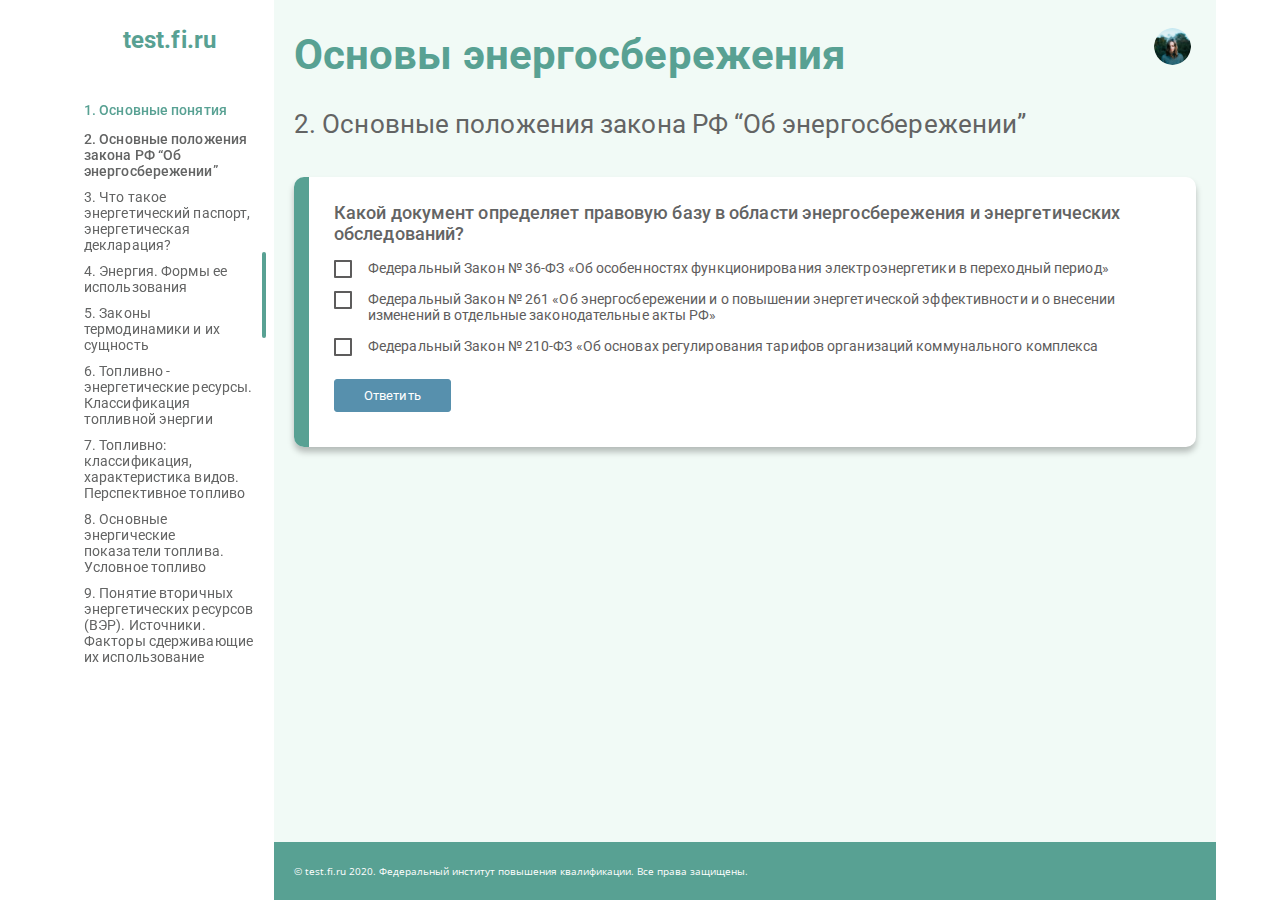
==== check.html @ 4bf5c996 "check" ====
<!DOCTYPE html>
<html lang="ru">

<head>
	<meta charset="UTF-8" />
	<meta name="viewport" content="width=device-width">
	<meta name="description" content="" />
	<meta name="keywords" content="" />
	<link href="https://fonts.googleapis.com/css2?family=Roboto:wght@400;500;700&display=swap" rel="stylesheet">
	<link href="https://fonts.googleapis.com/css2?family=Open+Sans&display=swap" rel="stylesheet">
	<link rel="stylesheet" href="css/style.css">
	<title>Тесты профподготовки</title>
</head>

<body>
	<div class="wrapper">
		<div class="quiz">
			<div class="container">
				<header class="header">
					<div class="header__body">
						<div class="header__profile-image">
							<a href="#"><img src="img/ava.png" alt=""></a>
						</div>
						<a href="index.html" class="header__logo">
							test.fi.ru
						</a>
						<div class="header__burger">
							<span></span>
						</div>
						<div class="header__menu-bg">
							<div class="close-menu-area"></div>
							<nav class="header__menu">
								<ul class="header__list">
									<li class="chosen">
										<a href="#" class="header__link aside__link-test">Тесты</a>
									</li>
									<li>
										<a href="#" class="header__link aside__link-list">Список группы</a>
									</li>
									<li>
										<a href="#" class="header__link aside__link-company">О компании</a>
									</li>
								</ul>
							</nav>
						</div>
					</div>
				</header>
				<div class="header__profile">
					<div class="profile__info-bg">
						<div class="profile__technical">
							<div class="profile__quit">
								<a href="#"><img src="img/icons/quit.svg" alt=""></a>
							</div>
							<div class="profile__star">
								<a href="#">4,6</a>
							</div>
						</div>
						<div class="profile__image">
							<a href="#"><img src="img/ava.png" alt=""></a>
						</div>
						<div class="profile__name">
							Смирнова Екатерина
						</div>
						<div class="profile__position">
							Инженер по охране труда
						</div>
					</div>
					<img class="decor" src="img/icons/decor.svg" alt="">
					<div class="profile__tests-done">
						Выполненные тесты
					</div>
					<div class="profile__finished-tests">
						<div class="done-test">
							<div class="test-info">
								<div class="test-description">
									Первая помощь
								</div>
								<div class="test-percentage">46%</div>
							</div>
							<div class="test-bar"><span></span></div>
							<div class="test-button-container">
								<a href="#" class="repeat-button">Пройти повторно</a>
							</div>
						</div>
						<div class="done-test">
							<div class="test-info">
								<div class="test-description">
									Обучение в области гражданской обороны и защиты от черезвычайных ситуаций
								</div>
								<div class="test-percentage">30%</div>
							</div>
							<div class="test-bar"><span class="span30"></span></div>
							<div class="test-button-container">
								<a href="#" class="repeat-button">Пройти повторно</a>
							</div>
						</div>
						<div class="done-test">
							<div class="test-info">
								<div class="test-description">
									Контрактная система в сфере закупок товаров, работ, услуг для обеспечения
									государтсвенных и муниципальных нужд
								</div>
								<div class="test-percentage">99%</div>
							</div>
							<div class="test-bar"><span class="span99"></span></div>
							<div class="test-button-container">
								<a href="#" class="repeat-button">Пройти повторно</a>
							</div>
						</div>
					</div>
					<div class="profile__footer">
						<div class="footer__text">
							© test.fi.ru 2020. Федеральный институт повышения квалификации. Все права защищены.
						</div>
					</div>
				</div>
				<div class="quiz__body quiz__body-test">
					<aside class="aside">
						<div class="aside__body">
							<div class="aside__title">
								<a href="index.html">
									<span>test <br> fi.ru</span>
									<span>test.fi.ru</span>
								</a>
							</div>
							<nav class="aside__menu">
								<ul class="aside__contents">
									<li>
										<a href="#" class="aside__contents-link passed">1. Основные понятия</a>
									</li>
									<li>
										<a href="#" class="aside__contents-link current">2. Основные положения закона РФ
											“Об энергосбережении”</a>
									</li>
									<li>
										<a href="#" class="aside__contents-link">3. Что такое энергетический паспорт,
											энергетическая декларация?</a>
									</li>
									<li>
										<a href="#" class="aside__contents-link">4. Энергия. Формы ее использования</a>
									</li>
									<li>
										<a href="#" class="aside__contents-link">5. Законы термодинамики и их
											сущность</a>
									</li>
									<li>
										<a href="#" class="aside__contents-link">6. Топливно - энергетические ресурсы.
											Классификация топливной энергии</a>
									</li>
									<li>
										<a href="#" class="aside__contents-link">7. Топливно: классификация,
											характеристика видов. Перспективное топливо</a>
									</li>
									<li>
										<a href="#" class="aside__contents-link">8. Основные энергические показатели
											топлива. Условное топливо</a>
									</li>
									<li>
										<a href="#" class="aside__contents-link">9. Понятие вторичных энергетических
											ресурсов (ВЭР). Источники. Факторы сдерживающие их использование</a>
									</li>
								</ul>
							</nav>
							<div class="aside__hide"><span></span></div>
						</div>
					</aside>
					<div class="main test__main">
						<div class="main__profile">
							<div class="main__profile-desc">
								Выйти из профиля
							</div>
							<div class="main__profile-image">
								<a href="#">
									<img src="img/ava.png" alt="">
								</a>
							</div>
						</div>
						<h1 class="main__title main__title-test title">
							Основы энергосбережения
						</h1>
						<form action="#" class="select-module-form">
							<select name="select-module">
								<option value="1">1. Основные понятия</option>
								<option selected value="2">2. Основные положения закона РФ “Об энергосбережении”</option>
								<option value="3">3. Что такое энергетический паспорт, энергетическая декларация?</option>
								<option value="4">4. Энергия. Формы ее использования</option>
								<option value="5">5. Законы термодинамики и их сущность</option>
								<option value="6">6. Топливно - энергетические ресурсы. Классификация топливной энергии</option>
								<option value="7">7. Топливно: классификация, характеристика видов. Перспективное топливо</option>
								<option value="8">8. Основные энергические показатели топлива. Условное топливо</option>
								<option value="9">9. Понятие вторичных энергетических ресурсов (ВЭР). Источники. Факторы сдерживающие их использование</option>
							</select>
						</form>
						<div class="test__board test__board-check">
							<div class="test__check-title">
								2. Основные положения закона РФ “Об энергосбережении”
							</div>
							<div class="test__canvas test__canvas-check">
								<div class="test__check">
									<form action="#" class="test__check-form">
										<div class="check-form-title">
											Какой документ определяет правовую базу в области энергосбережения и энергетических обследований?
										</div>
										<div class="test__form-options test__form-options-check">
											<div class="test__form-option">
												<input type="checkbox" name="option-1">
												Федеральный Закон № 36-ФЗ «Об особенностях функционирования электроэнергетики в переходный период»
											</div>
											<div class="test__form-option">
												<input type="checkbox" name="option-2">
												Федеральный Закон № 261 «Об энергосбережении и о повышении энергетической эффективности и о внесении изменений в отдельные законодательные акты РФ»
											</div>
											<div class="test__form-option">
												<input type="checkbox" name="option-3">
												Федеральный Закон № 210-ФЗ «Об основах регулирования тарифов организаций коммунального комплекса
											</div>
										</div>
										<div class="test__form-interact test__form-interact-check">
											<button class="answer-button answer-button-check" type="submit">Ответить</button>
										</div>
									</form>
								</div>
							</div>
						</div>
					</div>
				</div>
				<footer class="footer">
					<div class="footer__text">
						© test.fi.ru 2020. Федеральный институт повышения квалификации. Все права защищены.
					</div>
				</footer>
			</div>
		</div>
	</div>

	<div id="popup" class="popup">
		<div class="popup__close-area"></div>
		<div class="popup__body">
			<div class="popup__content">
				<div class="popup__title">Хотите выйти из профиля?</div>
				<div class="popup__answers">
					<a href="#" class="popup__cancel">Отмена</a>
					<a href="#" class="popup__yes">Да</a>
				</div>
			</div>
		</div>
	</div>

	<script src="https://code.jquery.com/jquery-3.5.1.min.js"></script>
	<script src="js/script.js"></script>
</body>

</html>
---- css/style.css ----
* {
  padding: 0;
  margin: 0;
  border: 0;
}

*,
*:before,
*:after {
  -webkit-box-sizing: border-box;
  box-sizing: border-box;
}

:focus,
:active {
  outline: none;
}

a:focus,
a:active {
  outline: none;
}

nav,
footer,
header,
aside {
  display: block;
}

html,
body {
  height: 100%;
  width: 100%;
  font-size: 100%;
  line-height: 1;
  font-size: 14px;
  -ms-text-size-adjust: 100%;
  -moz-text-size-adjust: 100%;
  -webkit-text-size-adjust: 100%;
}

input,
button,
textarea {
  font-family: inherit;
}

input::-ms-clear {
  display: none;
}

button {
  cursor: pointer;
}

button::-moz-focus-inner {
  padding: 0;
  border: 0;
}

a,
a:visited {
  text-decoration: none;
}

a:hover {
  text-decoration: none;
}

ul li {
  list-style: none;
}

img {
  vertical-align: top;
}

h1,
h2,
h3,
h4,
h5,
h6 {
  font-size: inherit;
  font-weight: 700;
}

html,
body {
  font-family: "Roboto", sans-serif;
  height: 100%;
}

body.lock {
  overflow: hidden;
}

.wrapper {
  height: 100%;
}

@media (max-width: 767px) {
  .wrapper {
    height: 100%;
  }
}

.header {
  display: none;
}

@media (max-width: 767px) {
  .header {
    display: block;
    position: fixed;
    width: 100%;
    top: 0;
    left: 0;
    z-index: 50;
  }
}

.header:before {
  content: "";
  position: absolute;
  top: 0;
  left: 0;
  width: 100%;
  height: 100%;
  z-index: 2;
  background: url("../img/icons/return-button.svg") 24px 20px/20px no-repeat, #fff;
}

.header__body {
  position: relative;
  display: -webkit-box;
  display: -ms-flexbox;
  display: flex;
  -webkit-box-pack: justify;
      -ms-flex-pack: justify;
          justify-content: space-between;
  height: 58px;
  -webkit-box-align: center;
      -ms-flex-align: center;
          align-items: center;
  padding: 0 20px;
}

.header__profile-image {
  -webkit-box-flex: 0;
      -ms-flex: 0 0 30px;
          flex: 0 0 30px;
  border-radius: 50%;
  overflow: hidden;
  position: relative;
  z-index: 3;
  -webkit-transition: all 0.3s ease 0s;
  transition: all 0.3s ease 0s;
  opacity: 1;
}

.header__profile-image img {
  max-width: 100%;
  display: block;
}

@media (max-width: 767px) {
  .header__profile-image.show {
    opacity: 0;
  }
}

.header__logo {
  font-weight: bold;
  font-size: 24px;
  line-height: 21px;
  letter-spacing: 0.1px;
  color: #58a193;
  position: relative;
  z-index: 3;
}

.header__burger {
  display: none;
}

@media (max-width: 767px) {
  .header__burger {
    display: block;
    position: relative;
    z-index: 5;
    width: 24px;
    height: 17px;
  }
  .header__burger span {
    position: absolute;
    background-color: #58a193;
    left: 0;
    width: 100%;
    height: 3px;
    top: 7px;
    border-radius: 2px;
    -webkit-transition: all 0.3s ease 0s;
    transition: all 0.3s ease 0s;
  }
  .header__burger:before, .header__burger:after {
    content: "";
    background-color: #58a193;
    border-radius: 2px;
    position: absolute;
    width: 100%;
    height: 3px;
    left: 0;
    -webkit-transition: all 0.3s ease 0s;
    transition: all 0.3s ease 0s;
  }
  .header__burger:before {
    top: 0;
  }
  .header__burger:after {
    bottom: 0;
  }
  .header__burger.active:before {
    -webkit-transform: rotate(45deg);
            transform: rotate(45deg);
    top: 7px;
  }
  .header__burger.active:after {
    -webkit-transform: rotate(-45deg);
            transform: rotate(-45deg);
    bottom: 7px;
  }
  .header__burger.active span {
    -webkit-transform: scale(0);
            transform: scale(0);
  }
}

.header__menu-bg {
  display: none;
}

@media (max-width: 767px) {
  .header__menu-bg {
    display: block;
    background-color: rgba(0, 0, 0, 0.25);
    width: 130vw;
    height: 130vh;
    position: absolute;
    top: -60px;
    left: -60px;
    z-index: 3;
    -webkit-transition: all 0.4s ease 0s;
    transition: all 0.4s ease 0s;
    visibility: hidden;
    opacity: 0;
  }
  .header__menu-bg.active {
    visibility: visible;
    opacity: 1;
    -webkit-transition: all 0.3s ease 0s;
    transition: all 0.3s ease 0s;
  }
}

.close-menu-area {
  position: absolute;
  width: 100%;
  height: 100%;
  top: 0;
  left: 0;
}

.header__menu {
  display: none;
  -webkit-transition: all 0.3s ease 0s;
  transition: all 0.3s ease 0s;
}

@media (max-width: 767px) {
  .header__menu {
    display: block;
    position: fixed;
    top: 0;
    right: -200px;
    width: 200px;
    height: 100%;
    background-color: #fff;
    padding: 67px 0 0 20px;
    z-index: 4;
  }
  .header__menu.active {
    right: 0;
  }
}

.header__list {
  position: relative;
  z-index: 2;
}

.header__list li {
  -webkit-transition: all 0.3s ease 0s;
  transition: all 0.3s ease 0s;
  margin-bottom: 22px;
  opacity: 0.5;
}

.header__list li.chosen {
  opacity: 1;
}

.header__link {
  padding: 0 0 0 36px;
  font-weight: 500;
  font-size: 14px;
  line-height: 21px;
  letter-spacing: 0.1px;
  color: #58a193;
  display: block;
}

.header__profile {
  display: none;
}

@media (max-width: 767px) {
  .header__profile {
    -webkit-transition: all 0.3s ease 0s;
    transition: all 0.3s ease 0s;
    position: absolute;
    z-index: 2;
    margin-top: 58px;
    display: -webkit-box;
    display: -ms-flexbox;
    display: flex;
    -webkit-box-orient: vertical;
    -webkit-box-direction: normal;
        -ms-flex-direction: column;
            flex-direction: column;
    -webkit-transform: translate(0, -200%);
            transform: translate(0, -200%);
    clip: rect(0, 0, 0, 0);
  }
  .header__profile.show {
    -webkit-transform: translate(0, 0%);
            transform: translate(0, 0%);
    clip: auto;
  }
}

.container {
  max-width: 1152px;
  margin: 0 auto;
  height: 100%;
}

@media (max-width: 767px) {
  .container {
    height: 100%;
  }
}

.quiz {
  height: 100%;
}

@media (max-width: 767px) {
  .quiz {
    height: 100%;
  }
}

.quiz__body {
  display: -webkit-box;
  display: -ms-flexbox;
  display: flex;
  -webkit-box-pack: justify;
      -ms-flex-pack: justify;
          justify-content: space-between;
}

@media (max-width: 767px) {
  .quiz__body {
    padding-top: 58px;
  }
  .quiz__body.show {
    display: none;
  }
}

.aside {
  height: 100%;
  width: 210px;
  padding: 30px 20px;
  -webkit-transition: all 0.3s ease 0s;
  transition: all 0.3s ease 0s;
  position: fixed;
  overflow-y: auto;
  overflow-x: hidden;
}

@media (min-width: 768px) {
  .aside.passive {
    width: 60px;
    overflow: hidden;
  }
}

@media (max-width: 767px) {
  .aside {
    display: none;
  }
}

.aside__menu {
  -webkit-transition: all 0.3s ease 0s;
  transition: all 0.3s ease 0s;
  padding-top: 70px;
}

.aside__body {
  position: relative;
}

.aside__hide {
  width: 40px;
  height: 90px;
  position: fixed;
  top: 250px;
  -webkit-transform: translate(170px);
          transform: translate(170px);
  cursor: pointer;
  -webkit-transition: all 0.3s ease 0s;
  transition: all 0.3s ease 0s;
}

.aside__hide span {
  width: 4px;
  height: 86px;
  background-color: #58a193;
  display: block;
  border-radius: 2px;
  position: relative;
  top: 2px;
  left: 8px;
}

@media (min-width: 768px) {
  .aside__hide.passive {
    -webkit-transform: translate(20px);
            transform: translate(20px);
  }
}

.aside__title {
  -webkit-transition: all 0.3s ease 0s;
  transition: all 0.3s ease 0s;
  margin: 0 0 39px 39px;
  position: fixed;
  z-index: 50;
}

.aside__title a {
  font-weight: bold;
  font-size: 24px;
  line-height: 21px;
  letter-spacing: 0.1px;
  color: #58a193;
}

.aside__title span {
  -webkit-transition: all 0.3s ease 0s;
  transition: all 0.3s ease 0s;
}

.aside__title span:first-child {
  display: none;
}

.aside__title span:last-child {
  display: block;
}

@media (min-width: 768px) {
  .aside__title.passive {
    margin: 0 0 22px -9px;
  }
  .aside__title.passive a {
    font-size: 20px;
  }
  .aside__title.passive span:last-child {
    display: none;
  }
  .aside__title.passive span:first-child {
    display: block;
  }
}

.aside__title:before {
  content: "";
  position: absolute;
  top: -50px;
  left: -50px;
  background-color: #fff;
  display: block;
  height: 100px;
  width: 210px;
  z-index: -1;
}

.aside__list li {
  position: relative;
  top: 0;
  left: 0;
  -webkit-transition: all 0.3s ease 0s;
  transition: all 0.3s ease 0s;
  margin-bottom: 20px;
  opacity: 0.5;
}

.aside__list li:hover {
  left: 4px;
  opacity: 1;
}

.aside__list li.chosen {
  opacity: 1;
}

.aside__link {
  font-weight: 500;
  line-height: 21px;
  letter-spacing: 0.1px;
  color: #58a193;
  padding-left: 39px;
  white-space: nowrap;
  -webkit-transition: all 0.3s ease 0s;
  transition: all 0.3s ease 0s;
  display: inline-block;
}

.aside__link span {
  -webkit-transition: all 0.3s ease 0s;
  transition: all 0.3s ease 0s;
}

@media (min-width: 768px) {
  .aside__link.passive span {
    opacity: 0;
    visibility: hidden;
    -webkit-transform: scale(0);
            transform: scale(0);
  }
}

.aside__link-test {
  background: url("../img/icons/test.svg") left no-repeat;
}

.aside__link-list {
  background: url("../img/icons/list.svg") left no-repeat;
}

.aside__link-company {
  background: url("../img/icons/company.svg") left no-repeat;
}

.aside__contents {
  -webkit-transition: all 0.3s ease 0s;
  transition: all 0.3s ease 0s;
  opacity: 1;
  visibility: visible;
  -webkit-transform: scale(1);
          transform: scale(1);
}

.aside__contents li {
  margin-bottom: 10px;
}

@media (min-width: 768px) {
  .aside__contents.passive {
    opacity: 0;
    visibility: hidden;
    -webkit-transform: scale(0);
            transform: scale(0);
  }
}

.aside__contents-link {
  line-height: 16px;
  letter-spacing: 0.1px;
  color: #636464;
  max-width: 167px;
}

.aside__contents-link.passed {
  font-weight: 500;
  line-height: 21px;
  color: #58a193;
}

.aside__contents-link.current {
  font-weight: 500;
}

.aside__contents-link:hover {
  text-decoration: underline;
}

.main {
  background: #f1faf6;
  padding: 30px 20px;
  margin-left: 210px;
  -webkit-transition: all 0.3s ease 0s;
  transition: all 0.3s ease 0s;
  position: relative;
}

@media (min-width: 768px) {
  .main.passive {
    margin-left: 60px;
  }
}

@media (max-width: 767px) {
  .main {
    margin-left: 0;
  }
  .main.passive {
    margin-left: 0px;
  }
}

.main__profile {
  position: absolute;
  top: 25px;
  right: 25px;
  display: -webkit-box;
  display: -ms-flexbox;
  display: flex;
  -webkit-box-align: center;
      -ms-flex-align: center;
          align-items: center;
}

.main__profile-desc {
  line-height: 16px;
  letter-spacing: 0.1px;
  color: #5d5c5c;
  background: #ffffff;
  border-radius: 10px;
  padding: 13px;
  margin-right: 11px;
  visibility: hidden;
  opacity: 0;
  -webkit-transition: all 0.3s ease 0s;
  transition: all 0.3s ease 0s;
}

.main__profile-desc.show {
  visibility: visible;
  opacity: 1;
}

.main__profile-image {
  width: 37px;
  height: 37px;
  border-radius: 50%;
  overflow: hidden;
}

.main__profile-image img {
  max-width: 100%;
  display: block;
}

@media (max-width: 767px) {
  .main__profile-image {
    display: none;
  }
}

.title {
  font-weight: bold;
  font-size: 42px;
  line-height: 49px;
  letter-spacing: 0.1px;
  color: #58a193;
  margin-bottom: 30px;
}

@media (max-width: 992px) {
  .title {
    font-size: 28px;
    line-height: 36px;
  }
}

@media (max-width: 767px) {
  .title {
    font-size: 32px;
    line-height: 40px;
    margin-bottom: 16px;
  }
}

@media (max-width: 360px) {
  .title {
    font-size: 28px;
    line-height: 30px;
  }
}

.main__filter {
  margin-bottom: 20px;
}

@media (max-width: 992px) {
  .main__filter {
    display: -webkit-box;
    display: -ms-flexbox;
    display: flex;
    -webkit-box-orient: vertical;
    -webkit-box-direction: normal;
        -ms-flex-direction: column;
            flex-direction: column;
    -webkit-box-align: start;
        -ms-flex-align: start;
            align-items: flex-start;
    margin-bottom: 10px;
  }
}

.main__search {
  width: 100%;
  height: 45px;
  background: url("../img/icons/magnifier.svg") 17px 13px no-repeat, #ffffff;
  border: 1px solid rgba(88, 161, 147, 0.2);
  border-radius: 10px;
  margin-bottom: 20px;
  padding: 0 10px 0 50px;
  font-size: 16px;
}

.filter-button {
  font-weight: 500;
  line-height: 21px;
  letter-spacing: 0.1px;
  color: #ffffff;
  cursor: pointer;
  padding: 6px 15px;
  background: #58a193;
  border-radius: 20px;
  display: inline-block;
  margin-right: 15px;
  -webkit-transition: all 0.3s ease 0s;
  transition: all 0.3s ease 0s;
}

.filter-button:hover {
  background: #09886f;
}

.filter-button.pressed {
  -webkit-filter: drop-shadow(0px 4px 4px rgba(0, 0, 0, 0.25));
          filter: drop-shadow(0px 4px 4px rgba(0, 0, 0, 0.25));
}

@media (max-width: 992px) {
  .filter-button {
    margin-bottom: 10px;
  }
}

.subtitle {
  font-weight: 500;
  line-height: 21px;
  letter-spacing: 0.1px;
  color: #252525;
  margin-bottom: 12px;
}

.main__tests {
  display: -webkit-box;
  display: -ms-flexbox;
  display: flex;
  -webkit-box-align: center;
      -ms-flex-align: center;
          align-items: center;
  -ms-flex-wrap: wrap;
      flex-wrap: wrap;
}

@media (max-width: 767px) {
  .main__tests {
    -webkit-box-pack: center;
        -ms-flex-pack: center;
            justify-content: center;
  }
}

.main__card {
  -webkit-box-flex: 0;
      -ms-flex: 0 0 318px;
          flex: 0 0 318px;
  height: 192px;
  background: #ffffff;
  -webkit-box-shadow: 0px 5px 16px rgba(0, 0, 0, 0.25);
          box-shadow: 0px 5px 16px rgba(0, 0, 0, 0.25);
  border-radius: 10px;
  margin-bottom: 20px;
  padding: 20px 25px;
  position: relative;
  display: -webkit-box;
  display: -ms-flexbox;
  display: flex;
  -webkit-box-orient: vertical;
  -webkit-box-direction: normal;
      -ms-flex-direction: column;
          flex-direction: column;
}

.main__card:nth-child(odd) {
  margin-right: 20px;
}

@media (max-width: 1151px) {
  .main__card {
    margin: 0px 20px 20px 0;
  }
  .main__card:nth-child(odd) {
    margin: 0px 20px 20px 0;
  }
}

@media (max-width: 992px) {
  .main__card {
    min-height: 360px;
    height: 100%;
    -webkit-box-flex: 0;
        -ms-flex: 0 0 250px;
            flex: 0 0 250px;
  }
}

@media (max-width: 767px) {
  .main__card {
    min-height: 195px;
    -webkit-box-flex: 0;
        -ms-flex: 0 0 335px;
            flex: 0 0 335px;
    margin-bottom: 16px;
  }
}

@media (max-width: 400px) {
  .main__card {
    -webkit-box-flex: 1;
        -ms-flex: 1 1 335px;
            flex: 1 1 335px;
    margin: 0px 0px 20px 0;
  }
  .main__card:nth-child(odd) {
    margin: 0px 0px 20px 0;
  }
}

@media (max-width: 360px) {
  .main__card {
    min-height: 230px;
  }
}

.main__card-folder {
  background: url("../img/icons/safety.png") bottom/100% no-repeat, #fff;
}

.card-image {
  position: absolute;
  top: 20px;
  right: 30px;
}

.card-image img {
  max-height: 110px;
}

@media (max-width: 992px) {
  .card-image {
    position: static;
    display: -webkit-box;
    display: -ms-flexbox;
    display: flex;
    -webkit-box-align: center;
        -ms-flex-align: center;
            align-items: center;
    -webkit-box-pack: center;
        -ms-flex-pack: center;
            justify-content: center;
    -webkit-box-flex: 1;
        -ms-flex: 1 1 auto;
            flex: 1 1 auto;
  }
}

@media (max-width: 767px) {
  .card-image {
    position: absolute;
    top: 20px;
    right: 30px;
  }
}

.card-title {
  font-weight: 500;
  font-size: 18px;
  line-height: 21px;
  letter-spacing: 0.1px;
  color: #58a193;
  max-width: 220px;
  -webkit-box-flex: 1;
      -ms-flex: 1 1 auto;
          flex: 1 1 auto;
}

@media (max-width: 992px) {
  .card-title {
    -webkit-box-flex: 0;
        -ms-flex: none;
            flex: none;
  }
}

@media (max-width: 767px) {
  .card-title {
    -webkit-box-flex: 1;
        -ms-flex: 1 1 auto;
            flex: 1 1 auto;
  }
}

@media (max-width: 360px) {
  .card-title {
    font-size: 14px;
    max-width: 180px;
  }
}

.card-buttons {
  display: -webkit-box;
  display: -ms-flexbox;
  display: flex;
  -webkit-box-align: center;
      -ms-flex-align: center;
          align-items: center;
  -webkit-box-pack: justify;
      -ms-flex-pack: justify;
          justify-content: space-between;
}

@media (max-width: 992px) {
  .card-buttons {
    -webkit-box-orient: vertical;
    -webkit-box-direction: reverse;
        -ms-flex-direction: column-reverse;
            flex-direction: column-reverse;
  }
}

@media (max-width: 767px) {
  .card-buttons {
    -webkit-box-orient: horizontal;
    -webkit-box-direction: normal;
        -ms-flex-direction: row;
            flex-direction: row;
  }
}

@media (max-width: 360px) {
  .card-buttons {
    -webkit-box-orient: vertical;
    -webkit-box-direction: reverse;
        -ms-flex-direction: column-reverse;
            flex-direction: column-reverse;
  }
}

.learn-button {
  font-size: 14px;
  line-height: 21px;
  letter-spacing: 0.1px;
  color: #58a193;
  border: 1px solid #58a193;
  border-radius: 3px;
  padding: 5px 10px;
  -webkit-transition: all 0.3s ease 0s;
  transition: all 0.3s ease 0s;
}

.learn-button:hover {
  background-color: #58a193;
  color: #ffffff;
}

@media (max-width: 992px) {
  .learn-button {
    margin-top: 10px;
    width: 100%;
    text-align: center;
  }
}

@media (max-width: 767px) {
  .learn-button {
    margin: 0 10px 0 0;
    white-space: nowrap;
  }
}

@media (max-width: 360px) {
  .learn-button {
    margin: 10px 0px 0 0;
  }
}

.test-button {
  background: #5790ad;
  border-radius: 3px;
  font-size: 14px;
  line-height: 21px;
  letter-spacing: 0.1px;
  color: #ffffff;
  padding: 5px 10px;
  border: 1px solid #5790ad;
  -webkit-transition: all 0.3s ease 0s;
  transition: all 0.3s ease 0s;
}

.test-button:hover {
  background-color: transparent;
  color: #5790ad;
}

@media (max-width: 992px) {
  .test-button {
    width: 100%;
    text-align: center;
  }
}

.profile {
  padding: 20px;
  -webkit-box-flex: 0;
      -ms-flex: 0 0 246px;
          flex: 0 0 246px;
  -webkit-transition: all 0.3s ease 0s;
  transition: all 0.3s ease 0s;
  display: -webkit-box;
  display: -ms-flexbox;
  display: flex;
  -webkit-box-orient: vertical;
  -webkit-box-direction: normal;
      -ms-flex-direction: column;
          flex-direction: column;
  position: relative;
  top: 0;
  right: 0;
  width: 246px;
  background: url("../img/profilebg.jpg") bottom no-repeat;
}

@media (min-width: 768px) {
  .profile.passive {
    -webkit-transition: all 0.3s ease 0s;
    transition: all 0.3s ease 0s;
    -webkit-box-flex: 0;
        -ms-flex: 0 0 70px;
            flex: 0 0 70px;
    width: 70px;
    background: #fff;
  }
}

@media (max-width: 767px) {
  .profile {
    display: none;
  }
}

.decor {
  position: absolute;
  top: 40px;
  left: 120px;
  z-index: 0;
  -webkit-transition: all 0.3s ease 0s;
  transition: all 0.3s ease 0s;
  opacity: 1;
  visibility: visible;
}

@media (min-width: 768px) {
  .decor.passive {
    opacity: 0;
    visibility: hidden;
    -webkit-transform: scale(0);
            transform: scale(0);
  }
}

@media (max-width: 767px) {
  .decor {
    left: 50%;
    -webkit-transform: translate(-3px);
            transform: translate(-3px);
  }
}

.profile__technical {
  display: -webkit-box;
  display: -ms-flexbox;
  display: flex;
  -webkit-box-pack: justify;
      -ms-flex-pack: justify;
          justify-content: space-between;
  margin-bottom: 9px;
  -webkit-transition: all 0.3s ease 0s;
  transition: all 0.3s ease 0s;
}

@media (min-width: 768px) {
  .profile__technical.passive {
    opacity: 0;
    visibility: hidden;
    -webkit-transform: scale(0);
            transform: scale(0);
  }
}

@media (max-width: 767px) {
  .profile__info-bg {
    background: #f1faf6;
    padding: 20px 20px 15px 20px;
    margin-bottom: 10px;
  }
}

.profile__star {
  background: url("../img/icons/star.svg") 0 2px no-repeat;
  padding-left: 21px;
  cursor: pointer;
}

.profile__star a {
  line-height: 21px;
  letter-spacing: 0.1px;
  color: #252525;
  display: -webkit-box;
  display: -ms-flexbox;
  display: flex;
  -webkit-box-align: center;
      -ms-flex-align: center;
          align-items: center;
  -webkit-box-pack: center;
      -ms-flex-pack: center;
          justify-content: center;
}

.profile__star:hover {
  text-decoration: underline;
}

.profile__quit {
  -webkit-transition: all 0.3s ease 0s;
  transition: all 0.3s ease 0s;
  position: relative;
  top: 0;
  left: 0;
}

.profile__quit:hover {
  left: 4px;
}

.profile__image {
  width: 90px;
  height: 90px;
  border-radius: 50%;
  -ms-flex-item-align: center;
      -ms-grid-row-align: center;
      align-self: center;
  overflow: hidden;
  position: relative;
  top: 0;
  left: 0;
  z-index: 1;
  margin-bottom: 9px;
  -webkit-transition: all 0.3s ease 0s;
  transition: all 0.3s ease 0s;
}

.profile__image img {
  max-width: 100%;
}

@media (min-width: 768px) {
  .profile__image.passive {
    width: 37px;
    height: 37px;
  }
}

@media (max-width: 767px) {
  .profile__image {
    margin: 0 auto 10px auto;
  }
}

.profile__name {
  font-weight: 500;
  line-height: 21px;
  letter-spacing: 0.1px;
  color: #252525;
  text-align: center;
  -webkit-transition: all 0.3s ease 0s;
  transition: all 0.3s ease 0s;
}

@media (min-width: 768px) {
  .profile__name.passive {
    opacity: 0;
    visibility: hidden;
    -webkit-transform: scale(0);
            transform: scale(0);
  }
}

.profile__position {
  font-size: 12px;
  line-height: 21px;
  letter-spacing: 0.1px;
  color: rgba(37, 37, 37, 0.5);
  text-align: center;
  margin-bottom: 20px;
  -webkit-transition: all 0.3s ease 0s;
  transition: all 0.3s ease 0s;
}

@media (min-width: 768px) {
  .profile__position.passive {
    opacity: 0;
    visibility: hidden;
    -webkit-transform: scale(0);
            transform: scale(0);
  }
}

@media (max-width: 767px) {
  .profile__position {
    margin-bottom: 0;
  }
}

.profile__tests-done {
  font-weight: 500;
  line-height: 21px;
  letter-spacing: 0.1px;
  color: #58a193;
  margin-bottom: 5px;
  -webkit-transition: all 0.3s ease 0s;
  transition: all 0.3s ease 0s;
}

@media (min-width: 768px) {
  .profile__tests-done.passive {
    opacity: 0;
    visibility: hidden;
    -webkit-transform: scale(0);
            transform: scale(0);
  }
}

@media (max-width: 767px) {
  .profile__tests-done {
    text-align: center;
  }
}

.profile__finished-tests {
  background: #f1faf6;
  -webkit-box-shadow: 0px 4px 4px rgba(0, 0, 0, 0.25);
          box-shadow: 0px 4px 4px rgba(0, 0, 0, 0.25);
  border-radius: 10px;
  padding: 10px 14px 20px 14px;
  -webkit-transition: all 0.3s ease 0s;
  transition: all 0.3s ease 0s;
}

@media (min-width: 768px) {
  .profile__finished-tests.passive {
    opacity: 0;
    visibility: hidden;
    -webkit-transform: scale(0);
            transform: scale(0);
  }
}

@media (max-width: 767px) {
  .profile__finished-tests {
    margin: 0 20px 40px 20px;
    -webkit-box-flex: 1;
        -ms-flex: 1 1 auto;
            flex: 1 1 auto;
  }
}

.done-test {
  margin-bottom: 30px;
}

.test-info {
  display: -webkit-box;
  display: -ms-flexbox;
  display: flex;
  -webkit-box-pack: justify;
      -ms-flex-pack: justify;
          justify-content: space-between;
  margin-bottom: 8px;
}

.test-description {
  font-size: 12px;
  line-height: 21px;
  letter-spacing: 0.1px;
  color: #6d6d6d;
}

@media (max-width: 767px) {
  .test-description {
    margin-right: 10px;
  }
}

.test-percentage {
  position: relative;
  top: 6px;
  left: 0;
}

.test-bar {
  background: rgba(196, 196, 196, 0.2);
  border-radius: 5px;
  height: 6px;
  width: 100%;
  margin-bottom: 12px;
  position: relative;
}

.test-bar span {
  position: absolute;
  top: 0;
  left: 0;
  height: 6px;
  width: 46%;
  background: #5790ad;
  border-radius: 5px;
  display: inline-block;
}

.test-bar .span30 {
  width: 30%;
  background-color: #f08a9a;
}

.test-bar .span99 {
  width: 99%;
}

.test-button-container {
  display: -webkit-box;
  display: -ms-flexbox;
  display: flex;
  -webkit-box-align: center;
      -ms-flex-align: center;
          align-items: center;
  -webkit-box-pack: center;
      -ms-flex-pack: center;
          justify-content: center;
}

.repeat-button {
  line-height: 21px;
  letter-spacing: 0.1px;
  color: #ffffff;
  background: #58a193;
  border-radius: 3px;
  padding: 5px 12px;
  border: 1px solid #58a193;
  -webkit-transition: all 0.3s ease 0s;
  transition: all 0.3s ease 0s;
  white-space: nowrap;
}

.repeat-button:hover {
  color: #58a193;
  background-color: #f1faf6;
}

.test__main {
  -webkit-box-flex: 1;
      -ms-flex: 1 1 auto;
          flex: 1 1 auto;
}

@media (max-width: 400px) {
  .test__main {
    padding: 20px;
  }
}

@media (max-width: 400px) {
  .main__title-test {
    font-size: 24px;
    text-align: center;
  }
}

.quiz__body-test {
  min-height: calc(100vh - 58px);
}

.test__questions {
  -webkit-box-sizing: border-box;
          box-sizing: border-box;
  border-radius: 5px;
  margin-bottom: 15px;
  display: inline-block;
}

@media (max-width: 992px) {
  .test__questions {
    margin-bottom: 10px;
  }
}

.test__list {
  display: -webkit-box;
  display: -ms-flexbox;
  display: flex;
  -webkit-box-align: center;
      -ms-flex-align: center;
          align-items: center;
  -webkit-box-pack: center;
      -ms-flex-pack: center;
          justify-content: center;
  -ms-flex-wrap: wrap;
      flex-wrap: wrap;
}

.test__list li {
  border-radius: 50%;
  border: 1px solid #cfcfcf;
  width: 60px;
  height: 60px;
  display: -webkit-box;
  display: -ms-flexbox;
  display: flex;
  -webkit-box-align: center;
      -ms-flex-align: center;
          align-items: center;
  -webkit-box-pack: center;
      -ms-flex-pack: center;
          justify-content: center;
  cursor: pointer;
  font-size: 24px;
  line-height: 21px;
  letter-spacing: 0.1px;
  color: #636464;
  margin-right: 8px;
}

.test__list li.answered {
  color: #fff;
  background: #636464;
}

.test__list li.skip {
  color: #fff;
  background: #f2b100;
}

.test__list li.current {
  color: #fff;
  background: #58a193;
  border: 1px solid #58a193;
  -webkit-box-shadow: 0px 4px 4px rgba(0, 0, 0, 0.25);
          box-shadow: 0px 4px 4px rgba(0, 0, 0, 0.25);
}

@media (max-width: 992px) {
  .test__list li {
    margin-top: 8px;
  }
}

@media (max-width: 400px) {
  .test__list li {
    height: 30px;
    width: 30px;
    font-size: 14px;
    margin: 3px 3px 0px 0px;
  }
}

.test__legend {
  display: -webkit-box;
  display: -ms-flexbox;
  display: flex;
  -webkit-box-align: center;
      -ms-flex-align: center;
          align-items: center;
  margin-bottom: 20px;
  -webkit-transition: all 0.5s ease 0s;
  transition: all 0.5s ease 0s;
  clip: auto;
  height: auto;
  width: auto;
}

.test__legend.switch {
  clip: rect(0, 0, 0, 0);
  height: 0;
  width: 0;
  opacity: 0;
  visibility: hidden;
  margin-bottom: 10px;
}

@media (max-width: 360px) {
  .test__legend {
    display: -webkit-box;
    display: -ms-flexbox;
    display: flex;
    -ms-flex-wrap: wrap;
        flex-wrap: wrap;
  }
}

.legend-item {
  font-size: 12px;
  line-height: 14px;
  letter-spacing: 0.1px;
  color: rgba(0, 0, 0, 0.6);
  position: relative;
  padding: 0 22px;
  white-space: nowrap;
}

.legend-item:before {
  content: "";
  display: block;
  position: absolute;
  top: 0;
  left: 0;
  width: 14px;
  height: 14px;
  border-radius: 50%;
}

.legend-item.answered:before {
  background: #636464;
}

.legend-item.skip:before {
  background: #f2b100;
}

.legend-item.current:before {
  background: #58a193;
}

@media (max-width: 400px) {
  .legend-item {
    padding: 0 10px 0 20px;
  }
}

@media (max-width: 360px) {
  .legend-item {
    margin-top: 3px;
  }
}

.test__board {
  display: -webkit-box;
  display: -ms-flexbox;
  display: flex;
  -webkit-box-pack: justify;
      -ms-flex-pack: justify;
          justify-content: space-between;
  -webkit-box-align: start;
      -ms-flex-align: start;
          align-items: flex-start;
  opacity: 1;
  visibility: visible;
  -webkit-transition: all 0.5s ease 0s;
  transition: all 0.5s ease 0s;
  -webkit-transform: scale(1);
          transform: scale(1);
  clip: auto;
}

.test__board.switch {
  opacity: 0;
  visibility: hidden;
  -webkit-transform: scale(0);
          transform: scale(0);
  clip: rect(0, 0, 0, 0);
  height: 0px;
  width: 0px;
}

@media (max-width: 992px) {
  .test__board {
    -webkit-box-orient: vertical;
    -webkit-box-direction: reverse;
        -ms-flex-direction: column-reverse;
            flex-direction: column-reverse;
  }
}

@media (max-width: 767px) {
  .test__board {
    display: block;
  }
}

.test__canvas {
  -webkit-box-flex: 1;
      -ms-flex: 1 1 auto;
          flex: 1 1 auto;
  background: #ffffff;
  -webkit-box-shadow: 0px 5px 6px rgba(0, 0, 0, 0.25);
          box-shadow: 0px 5px 6px rgba(0, 0, 0, 0.25);
  border-radius: 10px;
  padding: 25px;
}

@media (max-width: 767px) {
  .test__canvas {
    border-radius: 5px;
  }
}

@media (max-width: 550px) {
  .test__canvas {
    padding: 15px;
  }
}

.select-module-form {
  display: none;
}

@media (max-width: 767px) {
  .select-module-form {
    display: block;
    margin-bottom: 20px;
  }
  .select-module-form select {
    -webkit-appearance: none;
    -moz-appearance: none;
    -ms-appearance: none;
    appearance: none;
    outline: 0;
    width: 100%;
    border: 1px solid rgba(32, 51, 66, 0.2);
    -webkit-box-sizing: border-box;
            box-sizing: border-box;
    border-radius: 1px;
    background-color: transparent;
    padding: 9px 44px 9px 15px;
    background: url("../img/module/select.svg") 95% 50% no-repeat;
  }
}

.test__module-title {
  font-weight: 500;
  font-size: 26px;
  line-height: 30px;
  letter-spacing: 0.1px;
  color: #636464;
  margin-bottom: 15px;
  position: relative;
  padding-bottom: 15px;
  margin-bottom: 15px;
}

@media (max-width: 767px) {
  .test__module-title:after {
    content: "";
    position: absolute;
    bottom: 0;
    left: 0;
    display: block;
    height: 1px;
    width: 100%;
    background: #58a193;
  }
}

.test__module-text {
  line-height: 16px;
  letter-spacing: 0.1px;
  color: #5e5c5c;
  margin-bottom: 28px;
}

.test__module-text p {
  margin-bottom: 12px;
}

@media (max-width: 767px) {
  .test__module-button {
    display: -webkit-box;
    display: -ms-flexbox;
    display: flex;
    -webkit-box-align: center;
        -ms-flex-align: center;
            align-items: center;
    -webkit-box-pack: center;
        -ms-flex-pack: center;
            justify-content: center;
  }
}

.test__question {
  font-weight: 500;
  font-size: 16px;
  line-height: 19px;
  letter-spacing: 0.1px;
  color: #5e5c5c;
  margin-bottom: 6px;
}

@media (max-width: 992px) {
  .test__question {
    font-size: 14px;
    margin-bottom: 10px;
  }
}

@media (max-width: 767px) {
  .test__question {
    margin-right: 100px;
  }
}

@media (max-width: 360px) {
  .test__question {
    margin-right: 50px;
  }
}

.test__image-mobile {
  display: none;
}

.test__image-mobile img {
  max-width: 100%;
  position: relative;
  top: 0;
  left: 10px;
}

@media (max-width: 767px) {
  .test__image-mobile {
    position: absolute;
    top: 0px;
    right: -20px;
    z-index: 0;
    height: 100px;
    width: 100px;
    display: block;
  }
  .test__image-mobile:before, .test__image-mobile:after {
    content: "";
    display: block;
    position: absolute;
  }
  .test__image-mobile:before {
    width: 100px;
    height: 100px;
    top: -12px;
    left: -12px;
    z-index: -2;
    background: #f1faf6;
    border-radius: 50%;
  }
  .test__image-mobile:after {
    border-radius: 50%;
    top: -3px;
    left: -2px;
    height: 80px;
    width: 80px;
    background: #fff;
    z-index: -1;
    -webkit-box-shadow: 0px 4px 4px rgba(0, 0, 0, 0.25);
            box-shadow: 0px 4px 4px rgba(0, 0, 0, 0.25);
  }
}

@media (max-width: 400px) {
  .test__image-mobile {
    top: -10px;
    right: -30px;
  }
  .test__image-mobile:before {
    border-radius: 50% 0% 50% 50%;
  }
}

@media (max-width: 360px) {
  .test__image-mobile {
    height: 50px;
    width: 50px;
    top: 0;
    right: 10px;
  }
  .test__image-mobile:before {
    display: none;
  }
  .test__image-mobile:after {
    display: none;
  }
}

.test__notice {
  font-size: 12px;
  line-height: 14px;
  letter-spacing: 0.1px;
  color: rgba(94, 92, 92, 0.6);
  margin-bottom: 22px;
}

.test__form {
  display: -webkit-box;
  display: -ms-flexbox;
  display: flex;
}

@media (max-width: 767px) {
  .test__form {
    -webkit-box-orient: vertical;
    -webkit-box-direction: normal;
        -ms-flex-direction: column;
            flex-direction: column;
    position: relative;
  }
}

.test__form-options {
  margin-bottom: 50px;
}

@media (max-width: 992px) {
  .test__form-options {
    margin-bottom: 20px;
  }
}

.test__form-option {
  margin-bottom: 15px;
  display: -webkit-box;
  display: -ms-flexbox;
  display: flex;
  line-height: 16px;
  letter-spacing: 0.1px;
  color: #5e5c5c;
  cursor: pointer;
  -webkit-transition: all 0.3s ease 0s;
  transition: all 0.3s ease 0s;
  padding-left: 34px;
  position: relative;
}

.test__form-option input {
  display: none;
}

.test__form-option:before {
  content: "";
  display: inline-block;
  height: 18px;
  width: 18px;
  border: 2px solid #5d5c5c;
  border-radius: 1px;
  position: absolute;
  left: 0;
  top: 0;
}

.test__form-option:after {
  content: "";
  position: absolute;
  background: url("../img/icons/tick.svg") 0 0/0% no-repeat;
  width: 30px;
  height: 30px;
  left: 4px;
  top: 5px;
}

.test__form-option.active:after {
  background: url("../img/icons/tick.svg") 0 0/11px no-repeat;
}

@media (max-width: 550px) {
  .test__form-option {
    padding-left: 25px;
  }
}

@media (max-width: 767px) {
  .test__form-interact {
    margin-bottom: 21px;
    display: -webkit-box;
    display: -ms-flexbox;
    display: flex;
    -webkit-box-align: center;
        -ms-flex-align: center;
            align-items: center;
    -webkit-box-pack: center;
        -ms-flex-pack: center;
            justify-content: center;
  }
}

.answer-button {
  line-height: 21px;
  letter-spacing: 0.1px;
  color: #ffffff;
  padding: 5px 12px;
  background: #5790ad;
  border-radius: 3px;
  border: 1px solid #5790ad;
  -webkit-transition: all 0.3s ease 0s;
  transition: all 0.3s ease 0s;
  margin-right: 15px;
}

.answer-button:hover {
  background-color: #fff;
  color: #5790ad;
}

.check-button {
  margin-right: 0;
  margin-bottom: 20px;
}

.skip-button {
  line-height: 21px;
  letter-spacing: 0.1px;
  color: #5e5c5c;
  border: 1px solid #5790ad;
  background-color: #fff;
  border-radius: 3px;
  -webkit-transition: all 0.3s ease 0s;
  transition: all 0.3s ease 0s;
  padding: 7px 12px;
}

.skip-button:hover {
  background-color: #5790ad;
  color: #fff;
}

@media (max-width: 767px) {
  .skip-button {
    padding: 5px 12px;
  }
}

.finish-button {
  margin: 0;
}

.test__image-block {
  -webkit-box-flex: 0;
      -ms-flex: 0 0 133px;
          flex: 0 0 133px;
  margin-left: 55px;
  display: -webkit-box;
  display: -ms-flexbox;
  display: flex;
  -webkit-box-orient: vertical;
  -webkit-box-direction: normal;
      -ms-flex-direction: column;
          flex-direction: column;
  -webkit-box-align: center;
      -ms-flex-align: center;
          align-items: center;
  -webkit-box-pack: center;
      -ms-flex-pack: center;
          justify-content: center;
}

@media (max-width: 992px) {
  .test__image-block {
    -webkit-box-orient: horizontal;
    -webkit-box-direction: reverse;
        -ms-flex-direction: row-reverse;
            flex-direction: row-reverse;
    margin: 0 0 10px 0;
  }
}

@media (max-width: 767px) {
  .test__image-block {
    display: none;
  }
}

.test__help {
  white-space: nowrap;
  line-height: 16px;
  letter-spacing: 0.1px;
  padding: 12px;
  background-color: #fff;
  cursor: pointer;
  -webkit-box-shadow: 0px 5px 16px rgba(0, 0, 0, 0.25);
          box-shadow: 0px 5px 16px rgba(0, 0, 0, 0.25);
  border-radius: 10px;
  margin-bottom: 15px;
  -webkit-transition: all 0.3s ease 0s;
  transition: all 0.3s ease 0s;
}

.test__help:hover {
  -webkit-box-shadow: 0px 5px 5px rgba(0, 0, 0, 0.25);
          box-shadow: 0px 5px 5px rgba(0, 0, 0, 0.25);
}

.test__image img {
  max-width: 100%;
}

@media (max-width: 992px) {
  .test__image {
    height: 140px;
    overflow: hidden;
  }
}

.test__form-reaction {
  -webkit-box-flex: 0;
      -ms-flex: 0 0 140px;
          flex: 0 0 140px;
  display: -webkit-box;
  display: -ms-flexbox;
  display: flex;
  -webkit-box-orient: vertical;
  -webkit-box-direction: normal;
      -ms-flex-direction: column;
          flex-direction: column;
  -webkit-box-align: center;
      -ms-flex-align: center;
          align-items: center;
  position: relative;
}

.test__form-reaction:before {
  content: "";
  display: block;
  position: absolute;
  top: 0;
  left: 0;
  width: 1px;
  height: 100%;
  background: #58a193;
}

@media (max-width: 767px) {
  .test__form-reaction:before {
    display: none;
  }
}

.reaction-title {
  font-weight: 500;
  font-size: 12px;
  line-height: 14px;
  letter-spacing: 0.1px;
  color: #58a193;
  margin-bottom: 24px;
  position: relative;
}

@media (max-width: 767px) {
  .reaction-title:before, .reaction-title:after {
    content: "";
    position: absolute;
    top: 7px;
    height: 1px;
    width: 100%;
    background: #58a193;
    display: block;
  }
  .reaction-title:before {
    left: -110%;
  }
  .reaction-title:after {
    left: 110%;
  }
}

@media (max-width: 360px) {
  .reaction-title:before, .reaction-title:after {
    width: 70%;
  }
  .reaction-title:before {
    left: -80px;
  }
  .reaction-title:after {
    left: 108px;
  }
}

@media (max-width: 767px) {
  .reaction-body {
    display: -webkit-box;
    display: -ms-flexbox;
    display: flex;
  }
}

.smile-item {
  display: -webkit-box;
  display: -ms-flexbox;
  display: flex;
  -webkit-box-orient: vertical;
  -webkit-box-direction: normal;
      -ms-flex-direction: column;
          flex-direction: column;
  -webkit-box-align: center;
      -ms-flex-align: center;
          align-items: center;
  -webkit-box-pack: center;
      -ms-flex-pack: center;
          justify-content: center;
  margin-bottom: 20px;
  cursor: pointer;
  font-size: 12px;
  line-height: 14px;
  letter-spacing: 0.1px;
  color: #5e5c5c;
  -webkit-transition: all 0.3s ease 0s;
  transition: all 0.3s ease 0s;
  border: 1px solid transparent;
  border-radius: 9px;
  padding: 6px 12px;
}

.smile-item img {
  width: 35px;
  height: 35px;
  max-width: 100%;
  margin-bottom: 5px;
}

.smile-item input {
  display: none;
}

.smile-item:hover {
  border: 1px solid rgba(88, 161, 147, 0.1);
  -webkit-box-shadow: 0px 2px 2px rgba(0, 0, 0, 0.25);
          box-shadow: 0px 2px 2px rgba(0, 0, 0, 0.25);
}

.smile-item.active {
  background: rgba(88, 161, 147, 0.05);
  border: 1px solid rgba(88, 161, 147, 0.1);
  -webkit-box-shadow: inset 0px 1px 2px rgba(0, 0, 0, 0.25);
          box-shadow: inset 0px 1px 2px rgba(0, 0, 0, 0.25);
}

.test__form-main-block {
  margin-right: 10px;
}

@media (max-width: 767px) {
  .test__form-main-block {
    margin-right: 0;
  }
}

.test__hint {
  opacity: 0;
  visibility: hidden;
  -webkit-transform: scale(0);
          transform: scale(0);
  clip: rect(0, 0, 0, 0);
  -webkit-transition: all 0.5s ease 0s;
  transition: all 0.5s ease 0s;
  background: #ffffff;
  -webkit-box-shadow: 0px 5px 6px rgba(0, 0, 0, 0.25);
          box-shadow: 0px 5px 6px rgba(0, 0, 0, 0.25);
  border-radius: 10px;
  padding: 25px;
  height: 0;
  width: 0;
}

.test__hint.switch {
  opacity: 1;
  visibility: visible;
  -webkit-transition: all 0.5s ease 0s;
  transition: all 0.5s ease 0s;
  -webkit-transform: scale(1);
          transform: scale(1);
  clip: auto;
  width: 100%;
  height: auto;
}

.test__hint-close {
  position: absolute;
  top: 10px;
  right: 10px;
  height: 40px;
  width: 40px;
  cursor: pointer;
  -webkit-transition: all 0.3s ease 0s;
  transition: all 0.3s ease 0s;
}

.test__hint-close:before, .test__hint-close:after {
  content: "";
  display: block;
  position: absolute;
  top: 30px;
  left: 0px;
  height: 1px;
  width: 15px;
  background-color: #000;
  -webkit-transition: all 0.3s ease 0s;
  transition: all 0.3s ease 0s;
}

.test__hint-close:before {
  -webkit-transform: rotate(45deg);
          transform: rotate(45deg);
  z-index: 1;
}

.test__hint-close:after {
  -webkit-transform: rotate(-45deg);
          transform: rotate(-45deg);
}

.test__hint-close:hover:before {
  -webkit-transform: rotate(135deg);
          transform: rotate(135deg);
}

.test__hint-close:hover:after {
  -webkit-transform: rotate(45deg);
          transform: rotate(45deg);
}

@media (max-width: 400px) {
  .test__hint-close span {
    position: absolute;
    top: 15px;
    right: -5px;
    z-index: 0;
    height: 100px;
    width: 100px;
    display: block;
  }
  .test__hint-close span:before, .test__hint-close span:after {
    content: "";
    display: block;
    position: absolute;
  }
  .test__hint-close span:before {
    width: 100px;
    height: 100px;
    top: -12px;
    left: -12px;
    z-index: -2;
    background: #f1faf6;
    border-radius: 50%;
  }
  .test__hint-close span:after {
    border-radius: 50%;
    top: -3px;
    left: -2px;
    height: 80px;
    width: 80px;
    background: #fff;
    z-index: -1;
    -webkit-box-shadow: 0px 4px 4px rgba(0, 0, 0, 0.25);
            box-shadow: 0px 4px 4px rgba(0, 0, 0, 0.25);
  }
}

@media (max-width: 400px) {
  .test__hint-close span {
    top: -10px;
    right: -30px;
  }
  .test__hint-close span:before {
    border-radius: 50% 0% 50% 50%;
  }
}

@media (max-width: 360px) {
  .test__hint-close span {
    height: 50px;
    width: 50px;
    top: 0;
    right: 10px;
  }
  .test__hint-close span:before {
    display: none;
  }
  .test__hint-close span:after {
    display: none;
  }
}

.test__hint-title {
  font-weight: 500;
  font-size: 16px;
  line-height: 19px;
  letter-spacing: 0.1px;
  color: #5e5c5c;
  margin-bottom: 10px;
  max-width: 540px;
  margin-right: 70px;
  position: relative;
}

@media (max-width: 400px) {
  .test__hint-title {
    padding-bottom: 15px;
    margin-bottom: 15px;
  }
  .test__hint-title:after {
    content: "";
    display: block;
    position: absolute;
    bottom: 0;
    left: 0;
    width: 100%;
    height: 1px;
    background: #58a193;
  }
}

@media (max-width: 360px) {
  .test__hint-title {
    margin-right: 30px;
  }
}

.test__hint-aware {
  font-size: 12px;
  line-height: 14px;
  letter-spacing: 0.1px;
  color: #f08a9a;
  margin-bottom: 16px;
}

@media (max-width: 400px) {
  .test__hint-aware {
    display: none;
  }
}

.test__hint-aware-mobile {
  display: none;
  font-size: 12px;
  line-height: 14px;
  letter-spacing: 0.1px;
  color: #636464;
  margin-bottom: 15px;
}

@media (max-width: 400px) {
  .test__hint-aware-mobile {
    display: none;
  }
  .test__hint-aware-mobile.switch {
    display: block;
  }
}

.test__hint-text {
  line-height: 16px;
  letter-spacing: 0.1px;
  color: #5e5c5c;
}

.test__hint-text p {
  margin-bottom: 16px;
}

.footer {
  height: 58px;
  margin-left: 210px;
  background-color: #58a193;
  display: -webkit-box;
  display: -ms-flexbox;
  display: flex;
  -webkit-box-align: center;
      -ms-flex-align: center;
          align-items: center;
  padding: 20px;
  -webkit-transition: all 0.3s ease 0s;
  transition: all 0.3s ease 0s;
}

@media (min-width: 768px) {
  .footer.passive {
    margin-left: 60px;
  }
}

@media (max-width: 767px) {
  .footer {
    margin-left: 0;
  }
  .footer.show {
    display: none;
  }
}

.footer__text {
  color: #fff;
  font-family: "Open Sans", sans-serif;
  font-size: 10px;
  line-height: 14px;
}

.profile__footer {
  display: none;
  height: 58px;
  margin-left: 210px;
  background-color: #58a193;
  display: -webkit-box;
  display: -ms-flexbox;
  display: flex;
  -webkit-box-align: center;
      -ms-flex-align: center;
          align-items: center;
  padding: 20px;
  -webkit-transition: all 0.3s ease 0s;
  transition: all 0.3s ease 0s;
  margin-left: 0;
}

@media (max-width: 767px) {
  .profile__footer {
    display: block;
  }
}

.popup {
  position: fixed;
  width: 100%;
  height: 100%;
  background: rgba(0, 0, 0, 0.4);
  top: 0;
  left: 0;
  z-index: 51;
  opacity: 0;
  visibility: hidden;
  overflow-y: auto;
  overflow-x: hidden;
  -webkit-transition: all 0.8s ease 0s;
  transition: all 0.8s ease 0s;
}

.popup.open {
  opacity: 1;
  visibility: visible;
}

.popup.open .popup__content {
  -webkit-transform: translate(0, 0) perspective(600px) rotateX(0deg);
          transform: translate(0, 0) perspective(600px) rotateX(0deg);
  opacity: 1;
  visibility: visible;
}

.popup__body {
  min-height: 100%;
  display: -webkit-box;
  display: -ms-flexbox;
  display: flex;
  -webkit-box-align: center;
      -ms-flex-align: center;
          align-items: center;
  -webkit-box-pack: center;
      -ms-flex-pack: center;
          justify-content: center;
  padding: 30px 10px;
}

.popup__content {
  background-color: #fff;
  height: 104px;
  width: 270px;
  border-radius: 13px;
  -webkit-transform: translate(0, -100%) perspective(600px) rotateX(45deg);
          transform: translate(0, -100%) perspective(600px) rotateX(45deg);
  opacity: 0;
  visibility: hidden;
  -webkit-transition: all 0.8s ease 0s;
  transition: all 0.8s ease 0s;
}

.popup__close-area {
  position: absolute;
  width: 100%;
  height: 100%;
  top: 0;
  left: 0;
  cursor: pointer;
}

.popup__title {
  font-size: 17px;
  line-height: 20px;
  letter-spacing: -0.024em;
  font-weight: 600;
  display: -webkit-box;
  display: -ms-flexbox;
  display: flex;
  -webkit-box-align: center;
      -ms-flex-align: center;
          align-items: center;
  -webkit-box-pack: center;
      -ms-flex-pack: center;
          justify-content: center;
  height: 56px;
  position: relative;
}

.popup__title:after {
  content: "";
  display: block;
  height: 1px;
  width: 100%;
  position: absolute;
  bottom: 0;
  left: 0;
  background: #c8c7cc;
}

.popup__answers {
  display: -webkit-box;
  display: -ms-flexbox;
  display: flex;
  -webkit-box-align: center;
      -ms-flex-align: center;
          align-items: center;
  -webkit-box-pack: justify;
      -ms-flex-pack: justify;
          justify-content: space-between;
}

.popup__answers a {
  display: -webkit-box;
  display: -ms-flexbox;
  display: flex;
  -webkit-box-align: center;
      -ms-flex-align: center;
          align-items: center;
  -webkit-box-pack: center;
      -ms-flex-pack: center;
          justify-content: center;
  color: #007aff;
  font-weight: 600;
  font-size: 17px;
  line-height: 22px;
  letter-spacing: -0.024em;
  -webkit-box-flex: 1;
      -ms-flex: 1 1 50%;
          flex: 1 1 50%;
  height: 48px;
}

.popup__cancel {
  position: relative;
}

.popup__cancel:after {
  content: "";
  display: block;
  height: 100%;
  width: 1px;
  position: absolute;
  top: 0;
  right: 0;
  background: #c8c7cc;
}

.container-log-in {
  height: 100%;
}

.log-in__main {
  width: 100%;
  height: 100%;
  display: -webkit-box;
  display: -ms-flexbox;
  display: flex;
  -webkit-box-pack: end;
      -ms-flex-pack: end;
          justify-content: flex-end;
}

@media (max-width: 992px) {
  .log-in__main {
    -webkit-box-orient: vertical;
    -webkit-box-direction: normal;
        -ms-flex-direction: column;
            flex-direction: column;
    -webkit-box-align: center;
        -ms-flex-align: center;
            align-items: center;
    -webkit-box-pack: center;
        -ms-flex-pack: center;
            justify-content: center;
    padding: 20px;
  }
}

.log-in__form {
  background: #ffffff;
  -webkit-box-shadow: 0px 5px 6px rgba(0, 0, 0, 0.25);
          box-shadow: 0px 5px 6px rgba(0, 0, 0, 0.25);
  border-radius: 5px;
  padding: 20px 40px 30px 40px;
  position: relative;
  max-width: 600px;
  width: 100%;
  margin: 40px;
  -ms-flex-item-align: start;
      align-self: flex-start;
  min-height: 400px;
}

@media (max-width: 992px) {
  .log-in__form {
    max-width: 335px;
    padding: 20px;
    margin: 20px;
    -ms-flex-item-align: center;
        -ms-grid-row-align: center;
        align-self: center;
  }
}

.log-in__form-close {
  position: absolute;
  top: 10px;
  right: 10px;
  height: 40px;
  width: 40px;
  cursor: pointer;
  -webkit-transition: all 0.3s ease 0s;
  transition: all 0.3s ease 0s;
}

.log-in__form-close:before, .log-in__form-close:after {
  content: "";
  display: block;
  position: absolute;
  top: 20px;
  right: 10px;
  height: 1px;
  width: 15px;
  background-color: #000;
  -webkit-transition: all 0.3s ease 0s;
  transition: all 0.3s ease 0s;
}

.log-in__form-close:before {
  -webkit-transform: rotate(45deg);
          transform: rotate(45deg);
}

.log-in__form-close:after {
  -webkit-transform: rotate(-45deg);
          transform: rotate(-45deg);
}

.log-in__form-close:hover:before {
  -webkit-transform: rotate(135deg);
          transform: rotate(135deg);
}

.log-in__form-close:hover:after {
  -webkit-transform: rotate(45deg);
          transform: rotate(45deg);
}

@media (max-width: 992px) {
  .log-in__form-close {
    display: none;
  }
}

.log-in__form-title {
  text-align: center;
  margin-bottom: 38px;
}

@media (max-width: 992px) {
  .log-in__form-title {
    display: none;
  }
}

.mobile-form-title {
  display: none;
}

@media (max-width: 992px) {
  .mobile-form-title {
    display: block;
    font-weight: bold;
    font-size: 32px;
    line-height: 37px;
    text-align: center;
    letter-spacing: 0.1px;
    color: #58a193;
  }
}

.log-in__form-body {
  display: -webkit-box;
  display: -ms-flexbox;
  display: flex;
  -webkit-box-pack: justify;
      -ms-flex-pack: justify;
          justify-content: space-between;
}

@media (max-width: 992px) {
  .log-in__form-body {
    -webkit-box-orient: vertical;
    -webkit-box-direction: normal;
        -ms-flex-direction: column;
            flex-direction: column;
  }
}

.log-in__form-inputs {
  max-width: 255px;
  width: 100%;
}

@media (max-width: 992px) {
  .log-in__form-inputs {
    max-width: 295px;
  }
}

.input-item {
  margin-bottom: 10px;
}

.input-item p {
  font-weight: 500;
  line-height: 16px;
  letter-spacing: 0.1px;
  color: #355168;
  margin-bottom: 8px;
}

.input-item input {
  width: 100%;
  height: 34px;
  border: 1px solid rgba(32, 51, 66, 0.4);
  border-radius: 2px;
  padding-left: 12px;
}

.input-item select {
  -webkit-appearance: none;
  -moz-appearance: none;
  -ms-appearance: none;
  appearance: none;
  outline: 0;
  width: 100%;
  height: 34px;
  border: 1px solid rgba(32, 51, 66, 0.4);
  border-radius: 2px;
  padding-left: 12px;
  margin-bottom: 39px;
  background: url("../img/login/select.svg") 95% 50% no-repeat;
}

@media (max-width: 992px) {
  .input-item select {
    margin-bottom: 20px;
  }
}

.log-in__form-button {
  line-height: 21px;
  letter-spacing: 0.1px;
  color: #ffffff;
  padding: 5px 12px;
  background: #58a193;
  border-radius: 3px;
  border: 1px solid transparent;
  -webkit-transition: all 0.3s ease 0s;
  transition: all 0.3s ease 0s;
}

.log-in__form-button:hover {
  border: 1px solid #58a193;
  background: #fff;
  color: #58a193;
}

@media (max-width: 992px) {
  .log-in__form-button {
    display: none;
  }
}

.mobile-form-button {
  display: none;
  line-height: 21px;
  letter-spacing: 0.1px;
  color: #ffffff;
  padding: 5px 12px;
  background: #58a193;
  border-radius: 3px;
  border: 1px solid transparent;
  -webkit-transition: all 0.3s ease 0s;
  transition: all 0.3s ease 0s;
}

.mobile-form-button:hover {
  border: 1px solid #58a193;
  background: #fff;
  color: #58a193;
}

@media (max-width: 992px) {
  .mobile-form-button {
    display: block;
    width: 120px;
    margin: 0 auto;
  }
}

.log-in__form-pictures {
  display: -webkit-box;
  display: -ms-flexbox;
  display: flex;
  -webkit-box-orient: vertical;
  -webkit-box-direction: normal;
      -ms-flex-direction: column;
          flex-direction: column;
  -webkit-box-align: center;
      -ms-flex-align: center;
          align-items: center;
}

.pictures-title {
  font-weight: 500;
  line-height: 16px;
  letter-spacing: 0.1px;
  color: #355168;
  margin-bottom: 11px;
}

.pictures-anon {
  margin-bottom: 11px;
  width: 100px;
  height: 100px;
  border-radius: 50%;
  overflow: hidden;
}

.pictures-anon img {
  max-width: 100%;
}

.pictures-group {
  display: -webkit-box;
  display: -ms-flexbox;
  display: flex;
  -webkit-box-align: center;
      -ms-flex-align: center;
          align-items: center;
  -webkit-box-pack: justify;
      -ms-flex-pack: justify;
          justify-content: space-between;
}

@media (max-width: 992px) {
  .pictures-group {
    margin-bottom: 28px;
  }
}

.pic-item {
  width: 50px;
  height: 50px;
  border-radius: 50%;
  overflow: hidden;
  margin-right: 6px;
}

.pic-item img {
  max-width: 100%;
}

.blank {
  -webkit-box-flex: 0;
      -ms-flex: 0 0 246px;
          flex: 0 0 246px;
  background: url("../img/login/blankbg.jpg") bottom/cover no-repeat;
}

@media (max-width: 1151px) {
  .blank {
    display: none;
  }
}

.quiz__wrap {
  display: -webkit-box;
  display: -ms-flexbox;
  display: flex;
  -webkit-box-orient: vertical;
  -webkit-box-direction: normal;
      -ms-flex-direction: column;
          flex-direction: column;
  height: 100%;
}

.quiz__body-log-in {
  -webkit-box-flex: 1;
      -ms-flex: 1 1 auto;
          flex: 1 1 auto;
}

.quiz-log-in {
  height: 100%;
}

.wrapper-log-in {
  height: 100%;
}

.header-log-in:before {
  content: "";
  position: absolute;
  top: 0;
  left: 0;
  width: 100%;
  height: 100%;
  z-index: 2;
  background: #fff;
}

.header__logo-log-in {
  top: 0;
  left: 50%;
  -webkit-transform: translate(-50%);
          transform: translate(-50%);
}

.test__board-check {
  display: -webkit-box;
  display: -ms-flexbox;
  display: flex;
  -webkit-box-orient: vertical;
  -webkit-box-direction: normal;
      -ms-flex-direction: column;
          flex-direction: column;
}

.test__check-title {
  font-size: 26px;
  line-height: 30px;
  letter-spacing: 0.1px;
  color: #636464;
  margin-bottom: 38px;
}

@media (max-width: 767px) {
  .test__check-title {
    display: none;
  }
}

.test__check {
  padding-left: 15px;
}

@media (max-width: 767px) {
  .test__check {
    padding: 0;
  }
}

.test__canvas-check {
  position: relative;
}

.test__canvas-check:before {
  content: "";
  position: absolute;
  top: 0;
  left: 0;
  display: block;
  height: 100%;
  width: 15px;
  background: #58a193;
  border-radius: 10px 0px 0px 10px;
}

@media (max-width: 767px) {
  .test__canvas-check:before {
    display: none;
  }
}

.check-form-title {
  font-weight: 500;
  font-size: 18px;
  line-height: 21px;
  letter-spacing: 0.1px;
  color: #636464;
  margin-bottom: 16px;
}

.test__form-options-check {
  margin-bottom: 25px;
}

.answer-button-check {
  margin-right: 0;
  margin-bottom: 10px;
  padding: 5px 29px;
}

.test__form-interact-check {
  margin-bottom: 0;
}
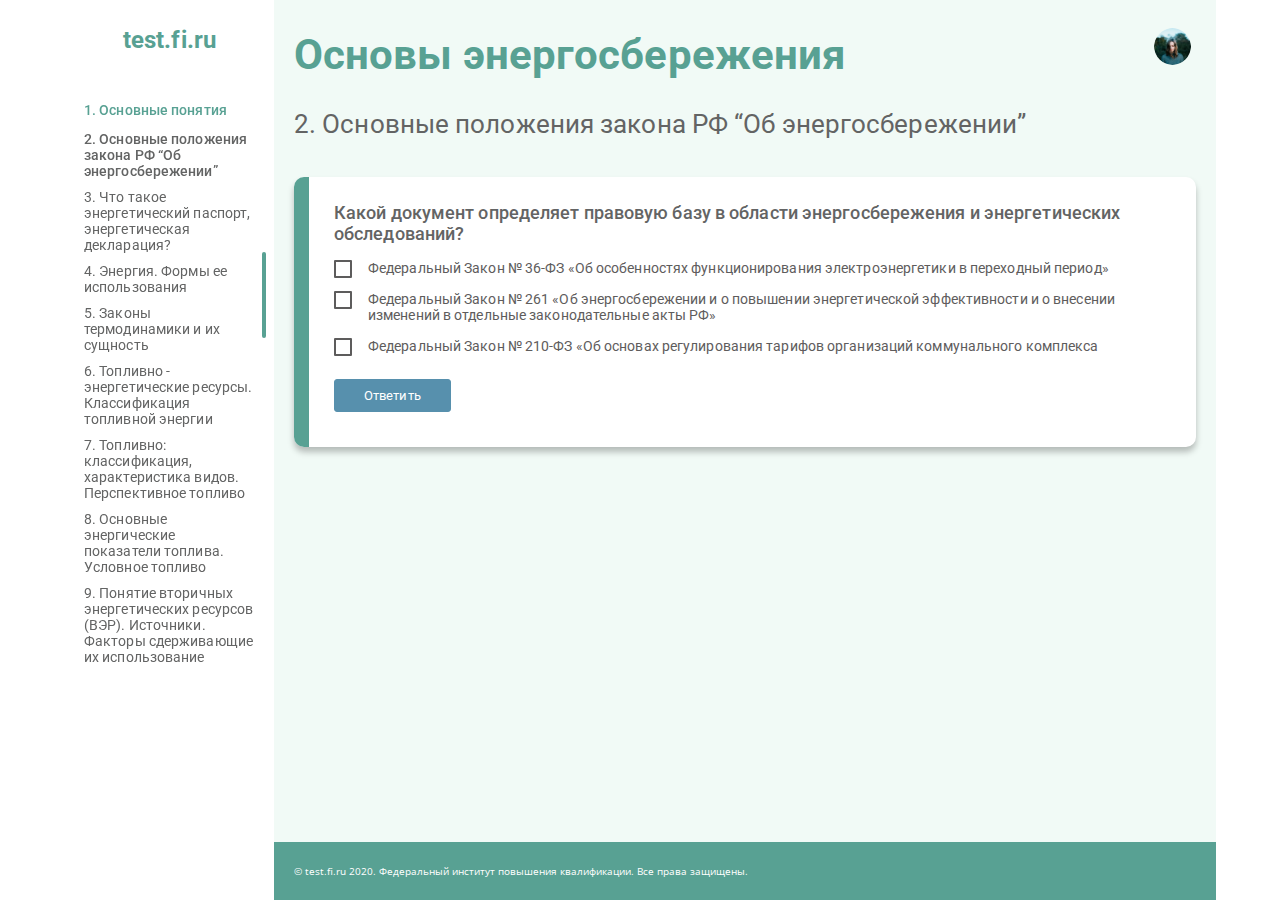
==== commit 3f4a5360: "v" ====
--- a/check.html
+++ b/check.html
@@ -246,6 +246,32 @@
 		</div>
 	</div>
 
+	<div id="popup-wrong" class="popup-wrong">
+		<div class="popup__close-area"></div>
+		<div class="popup__body">
+			<div class="popup__content popup__content-check">
+				<div class="popup__title popup__title-wrong">Ошибка</div>
+				<div class="popup__info">
+					Ответ не верный. Попробуйте еще раз
+				</div>
+				<div class="popup__ok">Ok</div>
+			</div>
+		</div>
+	</div>
+
+	<div id="popup-right" class="popup-right">
+		<div class="popup__close-area"></div>
+		<div class="popup__body">
+			<div class="popup__content popup__content-check">
+				<div class="popup__title popup__title-right">Правильно</div>
+				<div class="popup__info popup__info-right">
+					Все верно! Параграф пройден. Изучаем дальше
+				</div>
+				<div class="popup__ok">Ok</div>
+			</div>
+		</div>
+	</div>
+
 	<script src="https://code.jquery.com/jquery-3.5.1.min.js"></script>
 	<script src="js/script.js"></script>
 </body>
--- a/css/style.css
+++ b/css/style.css
@@ -3063,3 +3063,216 @@
 .test__form-interact-check {
   margin-bottom: 0;
 }
+
+.popup-wrong {
+  position: fixed;
+  width: 100%;
+  height: 100%;
+  background: rgba(0, 0, 0, 0.4);
+  top: 0;
+  left: 0;
+  z-index: 51;
+  opacity: 0;
+  visibility: hidden;
+  overflow-y: auto;
+  overflow-x: hidden;
+  -webkit-transition: all 0.3s ease 0s;
+  transition: all 0.3s ease 0s;
+}
+
+.popup-wrong.open {
+  opacity: 1;
+  visibility: visible;
+}
+
+.popup-wrong.open .popup__content {
+  -webkit-transform: translate(0, 0) perspective(600px) rotateX(0deg);
+          transform: translate(0, 0) perspective(600px) rotateX(0deg);
+  opacity: 1;
+  visibility: visible;
+}
+
+.popup__content-check {
+  display: -webkit-box;
+  display: -ms-flexbox;
+  display: flex;
+  -webkit-box-orient: vertical;
+  -webkit-box-direction: normal;
+      -ms-flex-direction: column;
+          flex-direction: column;
+  max-width: 330px;
+  width: 100%;
+  height: 126px;
+}
+
+@media (max-width: 767px) {
+  .popup__content-check {
+    max-width: 270px;
+    height: 144px;
+    -webkit-box-align: center;
+        -ms-flex-align: center;
+            align-items: center;
+  }
+}
+
+.popup__title-wrong {
+  -webkit-box-pack: start;
+      -ms-flex-pack: start;
+          justify-content: flex-start;
+  padding-left: 20px;
+  font-weight: 500;
+  font-size: 18px;
+  line-height: 21px;
+  letter-spacing: 0.1px;
+  color: #636464;
+  height: 41px;
+  margin-bottom: 17px;
+}
+
+.popup__title-wrong:after {
+  content: "";
+  display: block;
+  height: 2px;
+  background: #f15a29;
+}
+
+@media (max-width: 767px) {
+  .popup__title-wrong {
+    padding: 0;
+    height: auto;
+    font-weight: 600;
+    font-size: 17px;
+    line-height: 20px;
+    letter-spacing: -0.024em;
+    color: #000000;
+    margin: 19px 0 8px 0;
+  }
+  .popup__title-wrong:after {
+    display: none;
+  }
+}
+
+.popup__info {
+  line-height: 16px;
+  letter-spacing: 0.1px;
+  color: #5e5c5c;
+  padding: 0 20px;
+  -webkit-box-flex: 1;
+      -ms-flex: 1 1 auto;
+          flex: 1 1 auto;
+  position: relative;
+}
+
+@media (max-width: 767px) {
+  .popup__info {
+    text-align: center;
+    font-size: 13px;
+    color: #111111;
+  }
+  .popup__info:after {
+    position: absolute;
+    bottom: 12px;
+    left: 0;
+    width: 100%;
+    content: "";
+    display: block;
+    height: 1px;
+    background: #f15a29;
+  }
+}
+
+@media (max-width: 767px) {
+  .popup__info-right:after {
+    background: #58A193;
+  }
+}
+
+.popup__ok {
+  font-weight: 500;
+  line-height: 16px;
+  letter-spacing: 0.1px;
+  color: #5e5c5c;
+  text-transform: uppercase;
+  cursor: pointer;
+  -ms-flex-item-align: end;
+      align-self: flex-end;
+  padding: 0 20px 15px 20px;
+}
+
+@media (max-width: 767px) {
+  .popup__ok {
+    font-size: 17px;
+    line-height: 22px;
+    letter-spacing: -0.0241176em;
+    color: #007aff;
+    text-align: center;
+    -ms-flex-item-align: center;
+        -ms-grid-row-align: center;
+        align-self: center;
+  }
+}
+
+.popup-right {
+  position: fixed;
+  width: 100%;
+  height: 100%;
+  background: rgba(0, 0, 0, 0.4);
+  top: 0;
+  left: 0;
+  z-index: 51;
+  opacity: 0;
+  visibility: hidden;
+  overflow-y: auto;
+  overflow-x: hidden;
+  -webkit-transition: all 0.3s ease 0s;
+  transition: all 0.3s ease 0s;
+}
+
+.popup-right.open {
+  opacity: 1;
+  visibility: visible;
+}
+
+.popup-right.open .popup__content {
+  -webkit-transform: translate(0, 0) perspective(600px) rotateX(0deg);
+          transform: translate(0, 0) perspective(600px) rotateX(0deg);
+  opacity: 1;
+  visibility: visible;
+}
+
+.popup__title-right {
+  -webkit-box-pack: start;
+      -ms-flex-pack: start;
+          justify-content: flex-start;
+  padding-left: 20px;
+  font-weight: 500;
+  font-size: 18px;
+  line-height: 21px;
+  letter-spacing: 0.1px;
+  color: #636464;
+  height: 41px;
+  margin-bottom: 17px;
+}
+
+.popup__title-right:after {
+  content: "";
+  display: block;
+  height: 2px;
+  background: #58a193;
+}
+
+@media (max-width: 767px) {
+  .popup__title-right {
+    padding: 0;
+    height: auto;
+    font-weight: 600;
+    font-size: 17px;
+    line-height: 20px;
+    letter-spacing: -0.024em;
+    color: #000000;
+    margin: 19px 0 8px 0;
+  }
+  .popup__title-right:after {
+    display: none;
+  }
+}
